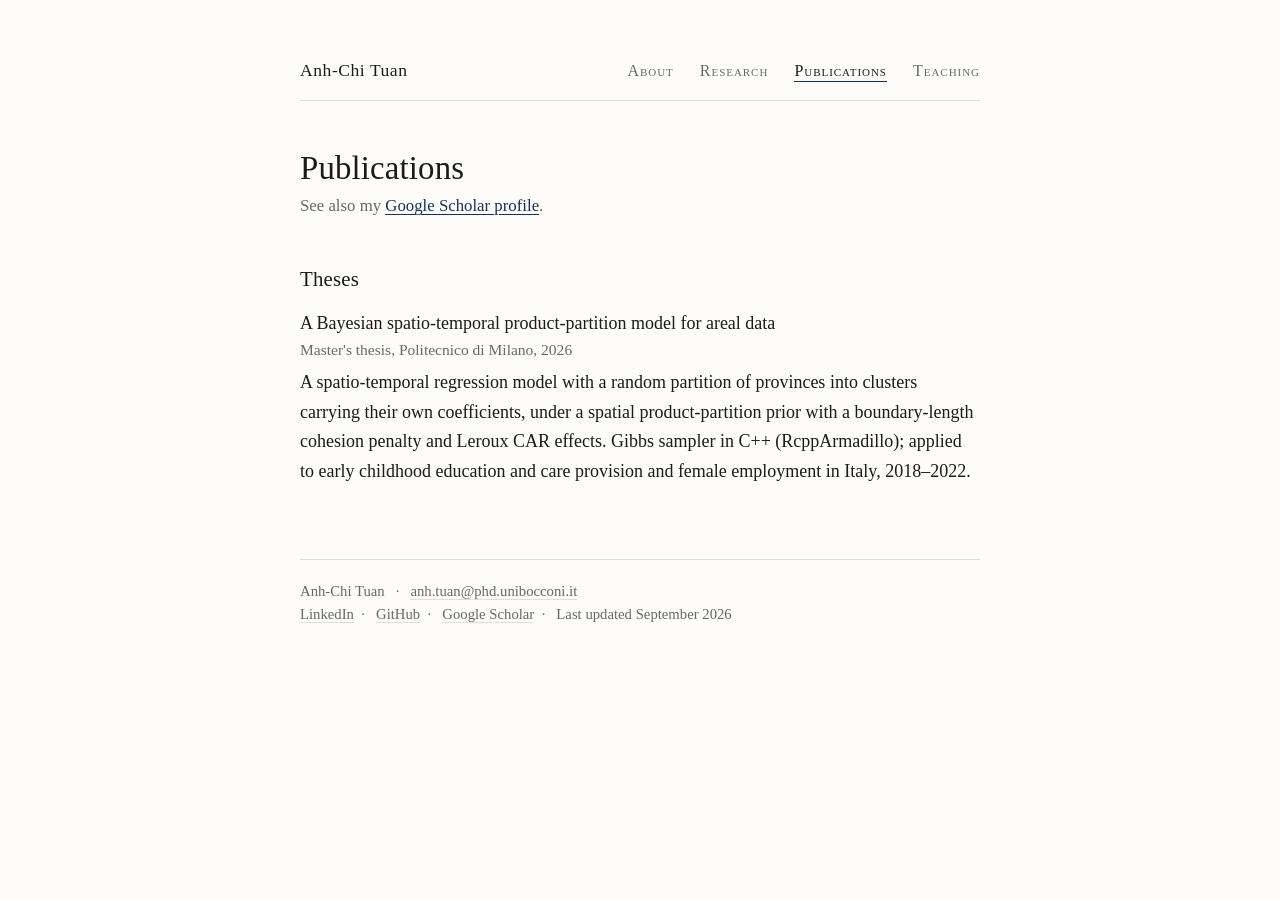
==== publications.html @ eb0a811c "- Created" ====
<!DOCTYPE html>
<html lang="en">
<head>
<meta charset="utf-8">
<meta name="viewport" content="width=device-width, initial-scale=1">
<title>Publications — Anh-Chi Tuan</title>
<meta name="description" content="Papers, working papers and theses by Anh-Chi Tuan.">
<link rel="stylesheet" href="assets/style.css">
</head>
<body>

<header class="site-header">
  <a class="site-name" href="index.html">Anh-Chi Tuan</a>
  <nav class="site-nav">
    <a href="index.html">About</a>
    <a href="research.html">Research</a>
    <a href="publications.html" aria-current="page">Publications</a>
    <a href="teaching.html">Teaching</a>
    <!-- CV: uncomment once files/cv.pdf exists.
    <a href="files/cv.pdf">CV</a>
    -->
  </nav>
</header>

<main>

  <h1>Publications</h1>
  <p class="subtitle">
    See also my <a href="https://scholar.google.com/citations?user=8Gv-wrAAAAAJ&amp;hl=en">Google Scholar profile</a>.
  </p>

  <!-- WORKING PAPERS — uncomment this section when there is a first preprint.
       Template for one entry:

  <h2>Working papers</h2>

  <div class="entry">
    <span class="title">[Title of the paper]</span>
    <span class="meta">[Authors] · [Status, e.g. submitted / arXiv:2601.00000, 2026]</span>
    <p>[One or two sentences on what the paper does.]</p>
    <span class="tags"><a href="#">PDF</a><span class="sep">·</span><a href="#">arXiv</a><span class="sep">·</span><a href="#">Code</a></span>
  </div>

  -->

  <h2>Theses</h2>

  <div class="entry">
    <!-- TODO: replace with the exact title on the submitted thesis. -->
    <span class="title">A Bayesian spatio-temporal product-partition model for areal data</span>
    <span class="meta">Master's thesis, Politecnico di Milano, 2026</span>
    <p>
      A spatio-temporal regression model with a random partition of provinces into clusters
      carrying their own coefficients, under a spatial product-partition prior with a
      boundary-length cohesion penalty and Leroux CAR effects. Gibbs sampler in C++
      (RcppArmadillo); applied to early childhood education and care provision and female
      employment in Italy, 2018–2022.
    </p>
    <!-- Advisor line — uncomment and fill in if you want it shown:
    <span class="meta">Advisor: [name].</span>
    -->
    <!-- Links, once the PDF and code are public:
    <span class="tags"><a href="#">PDF</a><span class="sep">·</span><a href="#">Code</a></span>
    -->
  </div>

  <!-- BACHELOR'S THESIS — uncomment and fill in if you want it listed.
  <div class="entry">
    <span class="title">[Title]</span>
    <span class="meta">Bachelor's thesis, [institution], [year]</span>
  </div>
  -->

  <!-- TALKS AND POSTERS — uncomment when there is something to list.

  <h2>Talks and posters</h2>

  <div class="entry">
    <span class="title">[Title of the talk]</span>
    <span class="meta">[Conference or seminar], [city], [month year]</span>
    <span class="tags"><a href="#">Slides</a></span>
  </div>

  -->

</main>

<footer class="site-footer">
  Anh-Chi Tuan <span class="sep">·</span>
  <a href="mailto:anh.tuan@phd.unibocconi.it">anh.tuan@phd.unibocconi.it</a><br>
  <a href="https://www.linkedin.com/in/chituan01/">LinkedIn</a><span class="sep">·</span>
  <a href="https://github.com/chituan01">GitHub</a><span class="sep">·</span>
  <a href="https://scholar.google.com/citations?user=8Gv-wrAAAAAJ&amp;hl=en">Google Scholar</a><span class="sep">·</span>
  Last updated September 2026
</footer>

</body>
</html>
---- assets/style.css ----
/* ------------------------------------------------------------------
   chituan.github.io — one stylesheet for the whole site.
   Classic academic: serif, single column, warm paper, navy accent.
   No JavaScript, no web fonts, no external requests.
------------------------------------------------------------------ */

:root {
  --bg:     #fdfcf9;
  --text:   #1c1b19;
  --muted:  #6b6862;
  --accent: #14315c;
  --rule:   #e3ded3;
  --serif:  "Iowan Old Style", "Charter", "Palatino Linotype", Palatino,
            "Book Antiqua", Georgia, serif;
}

@media (prefers-color-scheme: dark) {
  :root {
    --bg:     #17161b;
    --text:   #e9e6e0;
    --muted:  #9c968d;
    --accent: #93b3de;
    --rule:   #2d2b33;
  }
}

*, *::before, *::after { box-sizing: border-box; }

html { -webkit-text-size-adjust: 100%; }

body {
  margin: 0 auto;
  max-width: 46rem;              /* ~720px */
  padding: 3.5rem 1.75rem 4rem;
  background: var(--bg);
  color: var(--text);
  font-family: var(--serif);
  font-size: 18px;
  line-height: 1.65;
  font-kerning: normal;
  text-rendering: optimizeLegibility;
}

/* ---------- links ---------- */

a {
  color: var(--accent);
  text-decoration: underline;
  text-decoration-thickness: 0.06em;
  text-underline-offset: 0.16em;
}
a:hover { text-decoration-thickness: 0.11em; }

/* ---------- header + nav ---------- */

.site-header {
  display: flex;
  flex-wrap: wrap;
  align-items: baseline;
  justify-content: space-between;
  gap: 0.5rem 1.5rem;
  padding-bottom: 0.9rem;
  border-bottom: 1px solid var(--rule);
  margin-bottom: 3rem;
}

.site-name {
  font-size: 1.1rem;
  letter-spacing: 0.03em;
  color: var(--text);
  text-decoration: none;
}
.site-name:hover { color: var(--accent); }

.site-nav a {
  margin-left: 1.35rem;
  font-variant: small-caps;
  letter-spacing: 0.06em;
  font-size: 1rem;
  color: var(--muted);
  text-decoration: none;
  padding-bottom: 0.15rem;
  border-bottom: 1px solid transparent;
}
.site-nav a:first-child { margin-left: 0; }
.site-nav a:hover { color: var(--text); }
.site-nav a[aria-current="page"] {
  color: var(--text);
  border-bottom-color: var(--accent);
}

/* ---------- headings ---------- */

h1 {
  font-size: 2.05rem;
  font-weight: normal;
  line-height: 1.2;
  letter-spacing: 0.005em;
  margin: 0 0 0.35rem;
}

.subtitle {
  color: var(--muted);
  font-size: 1.05rem;
  line-height: 1.45;
  margin: 0 0 2rem;
}

h2 {
  font-size: 1.3rem;
  font-weight: normal;
  letter-spacing: 0.01em;
  margin: 2.75rem 0 0.75rem;
}

h3 {
  font-size: 1.08rem;
  font-weight: normal;
  font-style: italic;
  color: var(--text);
  margin: 1.9rem 0 0.5rem;
}

p { margin: 0 0 1.15rem; }

hr {
  border: 0;
  border-top: 1px solid var(--rule);
  margin: 2.75rem 0;
}

/* ---------- portrait ---------- */

.portrait {
  float: right;
  width: 168px;
  height: auto;
  margin: 0.35rem 0 1.25rem 1.9rem;
  border-radius: 2px;
  filter: saturate(0.92);
}

/* ---------- interests line ---------- */

.interests {
  color: var(--muted);
  font-size: 0.97rem;
  line-height: 1.55;
}
.interests strong {
  font-weight: normal;
  font-variant: small-caps;
  letter-spacing: 0.06em;
  color: var(--text);
}

/* ---------- contact block ---------- */

.contact-lines {
  margin: 0 0 1.1rem;
  color: var(--text);
}
.contact-lines span {
  display: block;
  line-height: 1.5;
}
.contact-lines .label {
  display: inline;
  font-variant: small-caps;
  letter-spacing: 0.06em;
  color: var(--muted);
  margin-right: 0.45em;
}

.profile-links {
  display: flex;
  flex-wrap: wrap;
  gap: 0.35rem 1.5rem;
  padding-top: 1rem;
  border-top: 1px solid var(--rule);
}
.profile-links a {
  display: inline-flex;
  align-items: center;
  gap: 0.42em;
  font-variant: small-caps;
  letter-spacing: 0.06em;
  font-size: 1rem;
  color: var(--accent);
  text-decoration: none;
  border-bottom: 1px solid transparent;
}
.profile-links a:hover { border-bottom-color: var(--accent); }
.profile-links svg {
  width: 0.95em;
  height: 0.95em;
  flex: none;
  vertical-align: middle;
}

/* ---------- news ---------- */

.news { list-style: none; margin: 0; padding: 0; }
.news li {
  margin-bottom: 0.55rem;
  padding-left: 6.2rem;
  text-indent: -6.2rem;
  line-height: 1.5;
}
.news .date {
  display: inline-block;
  width: 6.2rem;
  text-indent: 0;
  font-variant: small-caps;
  letter-spacing: 0.05em;
  color: var(--muted);
}

/* ---------- entries: papers, theses, projects, courses ---------- */

.entry { margin: 0 0 1.9rem; }
.entry .title { display: block; }
.entry .meta {
  display: block;
  color: var(--muted);
  font-size: 0.97rem;
  line-height: 1.5;
}
.entry p { margin: 0.4rem 0 0.5rem; }

.tags { font-variant: small-caps; letter-spacing: 0.06em; font-size: 0.95rem; }
.tags a { text-decoration: none; border-bottom: 1px solid var(--rule); }
.tags a:hover { border-bottom-color: var(--accent); }
.tags .sep { color: var(--muted); margin: 0 0.45em; }

code {
  font-family: "SFMono-Regular", Menlo, Consolas, monospace;
  font-size: 0.86em;
  background: color-mix(in srgb, var(--rule) 45%, transparent);
  padding: 0.08em 0.3em;
  border-radius: 2px;
}

/* ---------- footer ---------- */

.site-footer {
  margin-top: 4.5rem;
  padding-top: 1.25rem;
  border-top: 1px solid var(--rule);
  font-size: 0.92rem;
  line-height: 1.6;
  color: var(--muted);
}
.site-footer a { color: var(--muted); text-decoration: none; border-bottom: 1px solid var(--rule); }
.site-footer a:hover { color: var(--accent); border-bottom-color: var(--accent); }
.site-footer .sep { margin: 0 0.5em; }

/* ---------- narrow screens ---------- */

@media (max-width: 640px) {
  body { padding: 2.5rem 1.15rem 3rem; font-size: 17px; }

  .site-header { display: block; }
  .site-name { display: block; margin-bottom: 0.55rem; }
  .site-nav a { margin: 0 1.15rem 0 0; }

  h1 { font-size: 1.75rem; }

  .portrait {
    float: none;
    display: block;
    margin: 0 0 1.5rem;
    width: 150px;
  }

  .news li { padding-left: 0; text-indent: 0; }
  .news .date { display: block; width: auto; }
}

/* ---------- print ---------- */

@media print {
  body { max-width: none; color: #000; background: #fff; }
  .site-nav, .profile-links { display: none; }
  a { color: #000; }
}
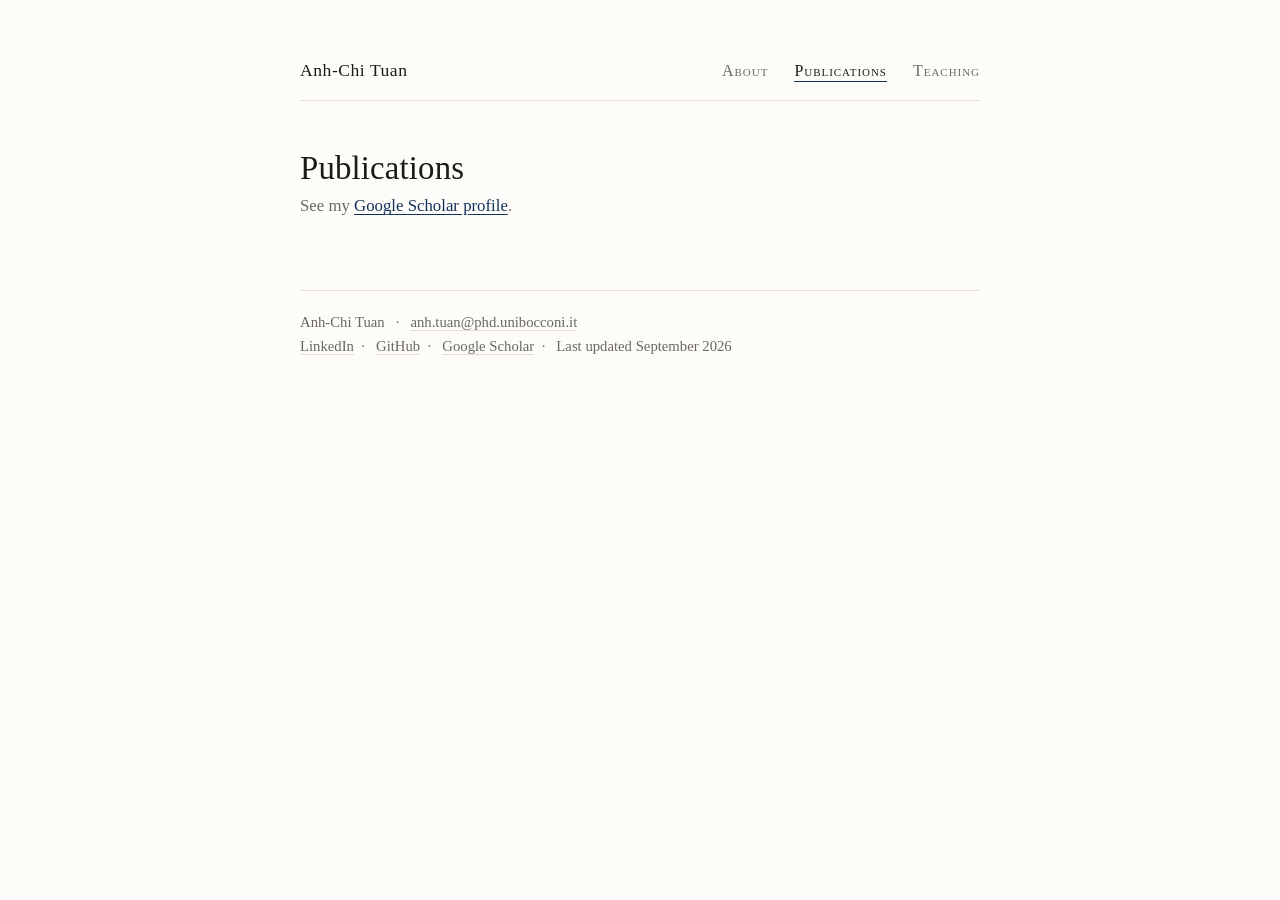
==== commit df557968: "update personal webpage" ====
--- a/publications.html
+++ b/publications.html
@@ -1,98 +1,47 @@
 <!DOCTYPE html>
 <html lang="en">
+
 <head>
-<meta charset="utf-8">
-<meta name="viewport" content="width=device-width, initial-scale=1">
-<title>Publications — Anh-Chi Tuan</title>
-<meta name="description" content="Papers, working papers and theses by Anh-Chi Tuan.">
-<link rel="stylesheet" href="assets/style.css">
+  <meta charset="utf-8">
+  <meta name="viewport" content="width=device-width, initial-scale=1">
+  <title>Publications — Anh-Chi Tuan</title>
+  <meta name="description" content="Papers, working papers and theses by Anh-Chi Tuan.">
+  <link rel="stylesheet" href="assets/style.css">
 </head>
+
 <body>
 
-<header class="site-header">
-  <a class="site-name" href="index.html">Anh-Chi Tuan</a>
-  <nav class="site-nav">
-    <a href="index.html">About</a>
-    <a href="research.html">Research</a>
-    <a href="publications.html" aria-current="page">Publications</a>
-    <a href="teaching.html">Teaching</a>
-    <!-- CV: uncomment once files/cv.pdf exists.
+  <header class="site-header">
+    <a class="site-name" href="index.html">Anh-Chi Tuan</a>
+    <nav class="site-nav">
+      <a href="index.html">About</a>
+      <a href="publications.html" aria-current="page">Publications</a>
+      <a href="teaching.html">Teaching</a>
+      <!-- CV: uncomment once files/cv.pdf exists.
     <a href="files/cv.pdf">CV</a>
     -->
-  </nav>
-</header>
+    </nav>
+  </header>
 
-<main>
+  <main>
 
-  <h1>Publications</h1>
-  <p class="subtitle">
-    See also my <a href="https://scholar.google.com/citations?user=8Gv-wrAAAAAJ&amp;hl=en">Google Scholar profile</a>.
-  </p>
+    <h1>Publications</h1>
+    <p class="subtitle">
+      See my <a href="https://scholar.google.com/citations?user=8Gv-wrAAAAAJ&amp;hl=en">Google Scholar profile</a>.
+    </p>
 
-  <!-- WORKING PAPERS — uncomment this section when there is a first preprint.
-       Template for one entry:
+  </main>
 
-  <h2>Working papers</h2>
-
-  <div class="entry">
-    <span class="title">[Title of the paper]</span>
-    <span class="meta">[Authors] · [Status, e.g. submitted / arXiv:2601.00000, 2026]</span>
-    <p>[One or two sentences on what the paper does.]</p>
-    <span class="tags"><a href="#">PDF</a><span class="sep">·</span><a href="#">arXiv</a><span class="sep">·</span><a href="#">Code</a></span>
-  </div>
-
-  -->
-
-  <h2>Theses</h2>
-
-  <div class="entry">
-    <!-- TODO: replace with the exact title on the submitted thesis. -->
-    <span class="title">A Bayesian spatio-temporal product-partition model for areal data</span>
-    <span class="meta">Master's thesis, Politecnico di Milano, 2026</span>
-    <p>
-      A spatio-temporal regression model with a random partition of provinces into clusters
-      carrying their own coefficients, under a spatial product-partition prior with a
-      boundary-length cohesion penalty and Leroux CAR effects. Gibbs sampler in C++
-      (RcppArmadillo); applied to early childhood education and care provision and female
-      employment in Italy, 2018–2022.
-    </p>
-    <!-- Advisor line — uncomment and fill in if you want it shown:
-    <span class="meta">Advisor: [name].</span>
-    -->
-    <!-- Links, once the PDF and code are public:
-    <span class="tags"><a href="#">PDF</a><span class="sep">·</span><a href="#">Code</a></span>
-    -->
-  </div>
-
-  <!-- BACHELOR'S THESIS — uncomment and fill in if you want it listed.
-  <div class="entry">
-    <span class="title">[Title]</span>
-    <span class="meta">Bachelor's thesis, [institution], [year]</span>
-  </div>
-  -->
-
-  <!-- TALKS AND POSTERS — uncomment when there is something to list.
-
-  <h2>Talks and posters</h2>
-
-  <div class="entry">
-    <span class="title">[Title of the talk]</span>
-    <span class="meta">[Conference or seminar], [city], [month year]</span>
-    <span class="tags"><a href="#">Slides</a></span>
-  </div>
-
-  -->
-
-</main>
-
-<footer class="site-footer">
-  Anh-Chi Tuan <span class="sep">·</span>
-  <a href="mailto:anh.tuan@phd.unibocconi.it">anh.tuan@phd.unibocconi.it</a><br>
-  <a href="https://www.linkedin.com/in/chituan01/">LinkedIn</a><span class="sep">·</span>
-  <a href="https://github.com/chituan01">GitHub</a><span class="sep">·</span>
-  <a href="https://scholar.google.com/citations?user=8Gv-wrAAAAAJ&amp;hl=en">Google Scholar</a><span class="sep">·</span>
-  Last updated September 2026
-</footer>
+  <footer class="site-footer">
+    Anh-Chi Tuan <span class="sep">·</span>
+    <a href="mailto:anh.tuan@phd.unibocconi.it">anh.tuan@phd.unibocconi.it</a><br>
+    <a href="https://www.linkedin.com/in/chituan01/">LinkedIn</a><span class="sep">·</span>
+    <a href="https://github.com/chituan01">GitHub</a><span class="sep">·</span>
+    <a href="https://scholar.google.com/citations?user=8Gv-wrAAAAAJ&amp;hl=en">Google Scholar</a><span
+      class="sep">·</span>
+    Last updated September 2026
+  </footer>
 
 </body>
-</html>
+
+</html>
